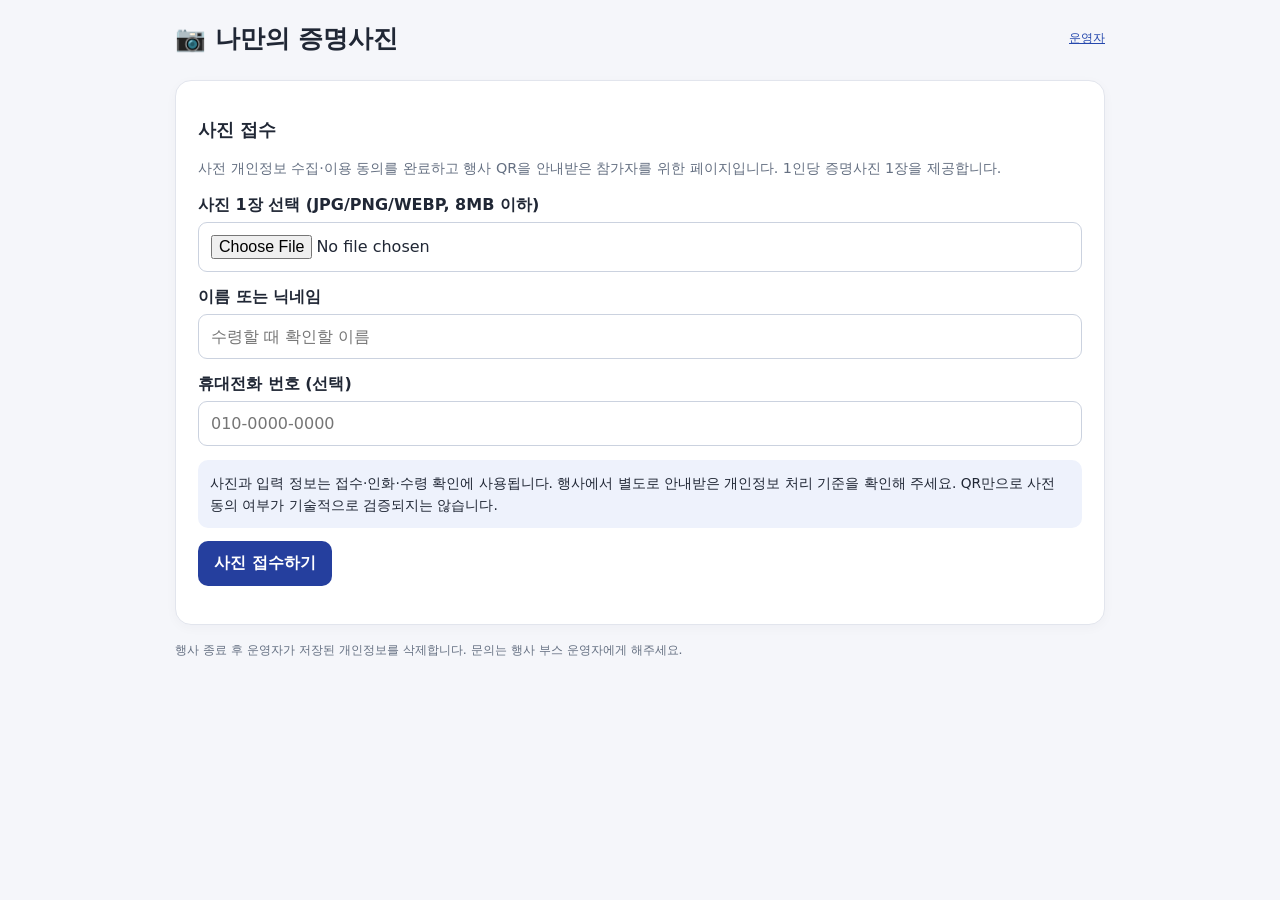
==== index.html @ 61182c72 "Add files via upload" ====
<!doctype html><html lang="ko"><head><meta charset="utf-8"><meta name="viewport" content="width=device-width,initial-scale=1"><title>증명사진 부스 · 사진 접수</title><link rel="stylesheet" href="style.css"></head><body><main><header><h1>📷 나만의 증명사진</h1><a href="admin.html" class="small">운영자</a></header><section class="card"><h2>사진 접수</h2><p class="muted">사전 개인정보 수집·이용 동의를 완료하고 행사 QR을 안내받은 참가자를 위한 페이지입니다. 1인당 증명사진 1장을 제공합니다.</p><form id="form"><label for="photo">사진 1장 선택 (JPG/PNG/WEBP, 8MB 이하)</label><input id="photo" type="file" accept="image/jpeg,image/png,image/webp" required><img id="preview" class="preview hidden" alt="선택한 사진 미리보기"><label for="name">이름 또는 닉네임</label><input id="name" maxlength="30" required placeholder="수령할 때 확인할 이름"><label for="phone">휴대전화 번호 (선택)</label><input id="phone" type="tel" inputmode="tel" maxlength="20" placeholder="010-0000-0000"><p class="notice">사진과 입력 정보는 접수·인화·수령 확인에 사용됩니다. 행사에서 별도로 안내받은 개인정보 처리 기준을 확인해 주세요. QR만으로 사전 동의 여부가 기술적으로 검증되지는 않습니다.</p><button id="submit" type="submit">사진 접수하기</button><p id="msg" role="status"></p></form></section><section id="result" class="card hidden"><h2>접수 완료</h2><p>아래 번호를 캡처해 두었다가 사진을 수령할 때 보여주세요.</p><div id="ticket" class="ticket"></div><p class="muted">사진이 인화될 때까지 기다려 주세요.</p></section><p class="muted small">행사 종료 후 운영자가 저장된 개인정보를 삭제합니다. 문의는 행사 부스 운영자에게 해주세요.</p></main><script src="config.js"></script><script src="student.js"></script></body></html>
---- style.css ----
:root{font-family:system-ui,'Noto Sans KR',sans-serif;color:#202735;background:#f5f6fa}*{box-sizing:border-box}body{margin:0}main{max-width:960px;margin:auto;padding:22px 15px 80px}header{display:flex;align-items:center;justify-content:space-between;gap:12px;margin-bottom:25px}h1{font-size:1.55rem;margin:0}h2{font-size:1.12rem}p{line-height:1.6}.card{background:#fff;border:1px solid #e2e5ed;border-radius:16px;padding:22px;margin-bottom:15px;box-shadow:0 3px 12px #19213c08}.muted{color:#657082;font-size:.9rem}.small{font-size:.78rem}label{display:block;font-weight:650;margin:15px 0 6px}input,select{width:100%;font:inherit;border:1px solid #cbd2df;border-radius:9px;padding:12px;background:#fff}input[type=file]{padding:12px}button,.button{background:#253f9e;color:white;border:0;border-radius:10px;padding:12px 16px;font:inherit;font-weight:650;cursor:pointer;text-decoration:none;display:inline-block}button:disabled{opacity:.45;cursor:default}.secondary{background:#e8ecf8;color:#253f9e}.danger{background:#a32634}.row{display:flex;align-items:center;gap:10px;flex-wrap:wrap}.spread{justify-content:space-between}.hidden{display:none!important}.preview{width:100%;max-height:260px;object-fit:contain;background:#f1f2f6;border-radius:8px;margin-top:12px}.ticket{font-size:2rem;font-weight:800;letter-spacing:2px}.grid{display:grid;grid-template-columns:repeat(auto-fill,minmax(145px,1fr));gap:12px}.entry{border:2px solid #e1e5ee;border-radius:12px;padding:9px;background:white;cursor:pointer}.entry.selected{border-color:#315bd2;background:#edf2ff}.entry img{width:100%;aspect-ratio:3/4;object-fit:cover;background:#edf0f4;border-radius:6px}.entry .meta{font-size:.8rem;word-break:break-word}.entry button{font-size:.75rem;padding:7px 8px}.notice{background:#eef2fc;border-radius:10px;padding:12px;font-size:.86rem}.error{color:#b22235}.success{color:#17664a}.toolbar{display:flex;gap:8px;flex-wrap:wrap;align-items:center}.toolbar>*{flex:1;min-width:125px}.crop{width:100%;max-width:360px;aspect-ratio:3/4;object-fit:cover;border:1px solid #cbd2df}canvas{width:100%;max-width:420px;border:1px solid #ddd;background:white}.sticky{position:sticky;bottom:0;background:#fff;border:1px solid #dce2f0;border-radius:12px;padding:10px;margin-top:15px}a{color:#2548ad}@media(max-width:480px){.card{padding:16px}}
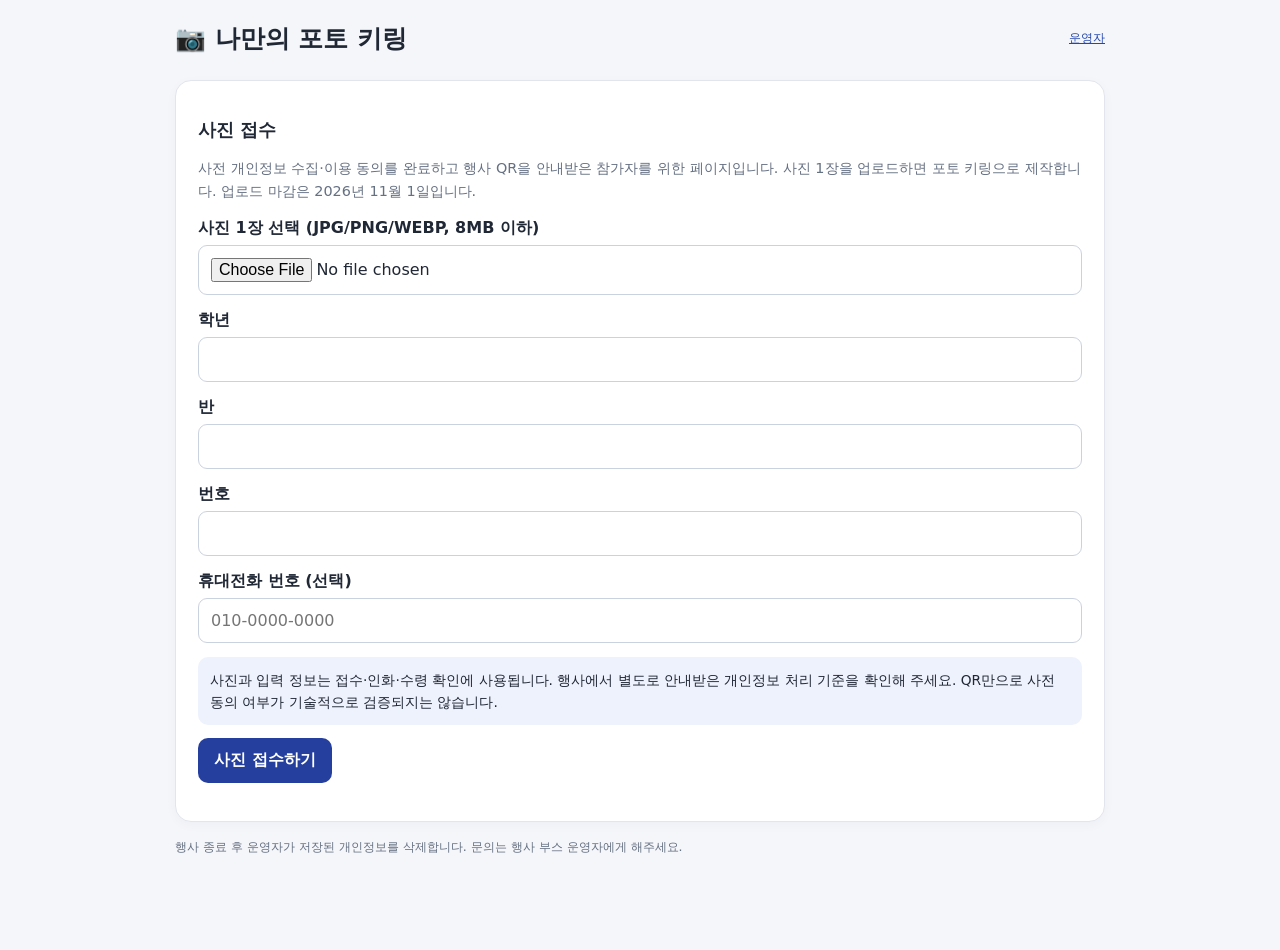
==== commit 16637de0: "Use school identifiers and November 1 deadline on photo keyring form Updated the HTML content for th" ====
--- a/index.html
+++ b/index.html
@@ -1 +1,2 @@
-<!doctype html><html lang="ko"><head><meta charset="utf-8"><meta name="viewport" content="width=device-width,initial-scale=1"><title>증명사진 부스 · 사진 접수</title><link rel="stylesheet" href="style.css"></head><body><main><header><h1>📷 나만의 증명사진</h1><a href="admin.html" class="small">운영자</a></header><section class="card"><h2>사진 접수</h2><p class="muted">사전 개인정보 수집·이용 동의를 완료하고 행사 QR을 안내받은 참가자를 위한 페이지입니다. 1인당 증명사진 1장을 제공합니다.</p><form id="form"><label for="photo">사진 1장 선택 (JPG/PNG/WEBP, 8MB 이하)</label><input id="photo" type="file" accept="image/jpeg,image/png,image/webp" required><img id="preview" class="preview hidden" alt="선택한 사진 미리보기"><label for="name">이름 또는 닉네임</label><input id="name" maxlength="30" required placeholder="수령할 때 확인할 이름"><label for="phone">휴대전화 번호 (선택)</label><input id="phone" type="tel" inputmode="tel" maxlength="20" placeholder="010-0000-0000"><p class="notice">사진과 입력 정보는 접수·인화·수령 확인에 사용됩니다. 행사에서 별도로 안내받은 개인정보 처리 기준을 확인해 주세요. QR만으로 사전 동의 여부가 기술적으로 검증되지는 않습니다.</p><button id="submit" type="submit">사진 접수하기</button><p id="msg" role="status"></p></form></section><section id="result" class="card hidden"><h2>접수 완료</h2><p>아래 번호를 캡처해 두었다가 사진을 수령할 때 보여주세요.</p><div id="ticket" class="ticket"></div><p class="muted">사진이 인화될 때까지 기다려 주세요.</p></section><p class="muted small">행사 종료 후 운영자가 저장된 개인정보를 삭제합니다. 문의는 행사 부스 운영자에게 해주세요.</p></main><script src="config.js"></script><script src="student.js"></script></body></html>
+<!doctype html><html lang="ko"><head><meta charset="utf-8"><meta name="viewport" content="width=device-width,initial-scale=1"><title>포토 키링 · 사진 접수</title><link rel="stylesheet" href="style.css"></head><body><main><header><h1>📷 나만의 포토 키링</h1><a href="admin.html" class="small">운영자</a></header><section class="card"><h2>사진 접수</h2><p class="muted">사전 개인정보 수집·이용 동의를 완료하고 행사 QR을 안내받은 참가자를 위한 페이지입니다. 사진 1장을 업로드하면 포토 키링으로 제작합니다. 업로드 마감은 2026년 11월 1일입니다.</p><form id="form"><label for="photo">사진 1장 선택 (JPG/PNG/WEBP, 8MB 이하)</label><input id="photo" type="file" accept="image/jpeg,image/png,image/webp" required><img id="preview" class="preview hidden" alt="선택한 사진 미리보기"><label for="grade">학년</label><input id="grade" type="number" inputmode="numeric" min="1" max="6" step="1" required><label for="classNo">반</label><input id="classNo" type="number" inputmode="numeric" min="1" max="99" step="1" required><label for="studentNo">번호</label><input id="studentNo" type="number" inputmode="numeric" min="1" max="99" step="1" required><label for="phone">휴대전화 번호 (선택)</label><input id="phone" type="tel" inputmode="tel" maxlength="20" placeholder="010-0000-0000"><p class="notice">사진과 입력 정보는 접수·인화·수령 확인에 사용됩니다. 행사에서 별도로 안내받은 개인정보 처리 기준을 확인해 주세요. QR만으로 사전 동의 여부가 기술적으로 검증되지는 않습니다.</p><button id="submit" type="submit">사진 접수하기</button><p id="msg" role="status"></p></form></section><section id="result" class="card hidden"><h2>접수 완료</h2><p>아래 번호를 캡처해 두었다가 사진을 수령할 때 보여주세요.</p><div id="ticket" class="ticket"></div><p class="muted">접수한 사진은 포토 키링으로 제작합니다.</p></section><p class="muted small">행사 종료 후 운영자가 저장된 개인정보를 삭제합니다. 문의는 행사 부스 운영자에게 해주세요.</p></main><script src="config.js"></script><script src="student.js?v=20261030-school-id"></script></body></html>
+
